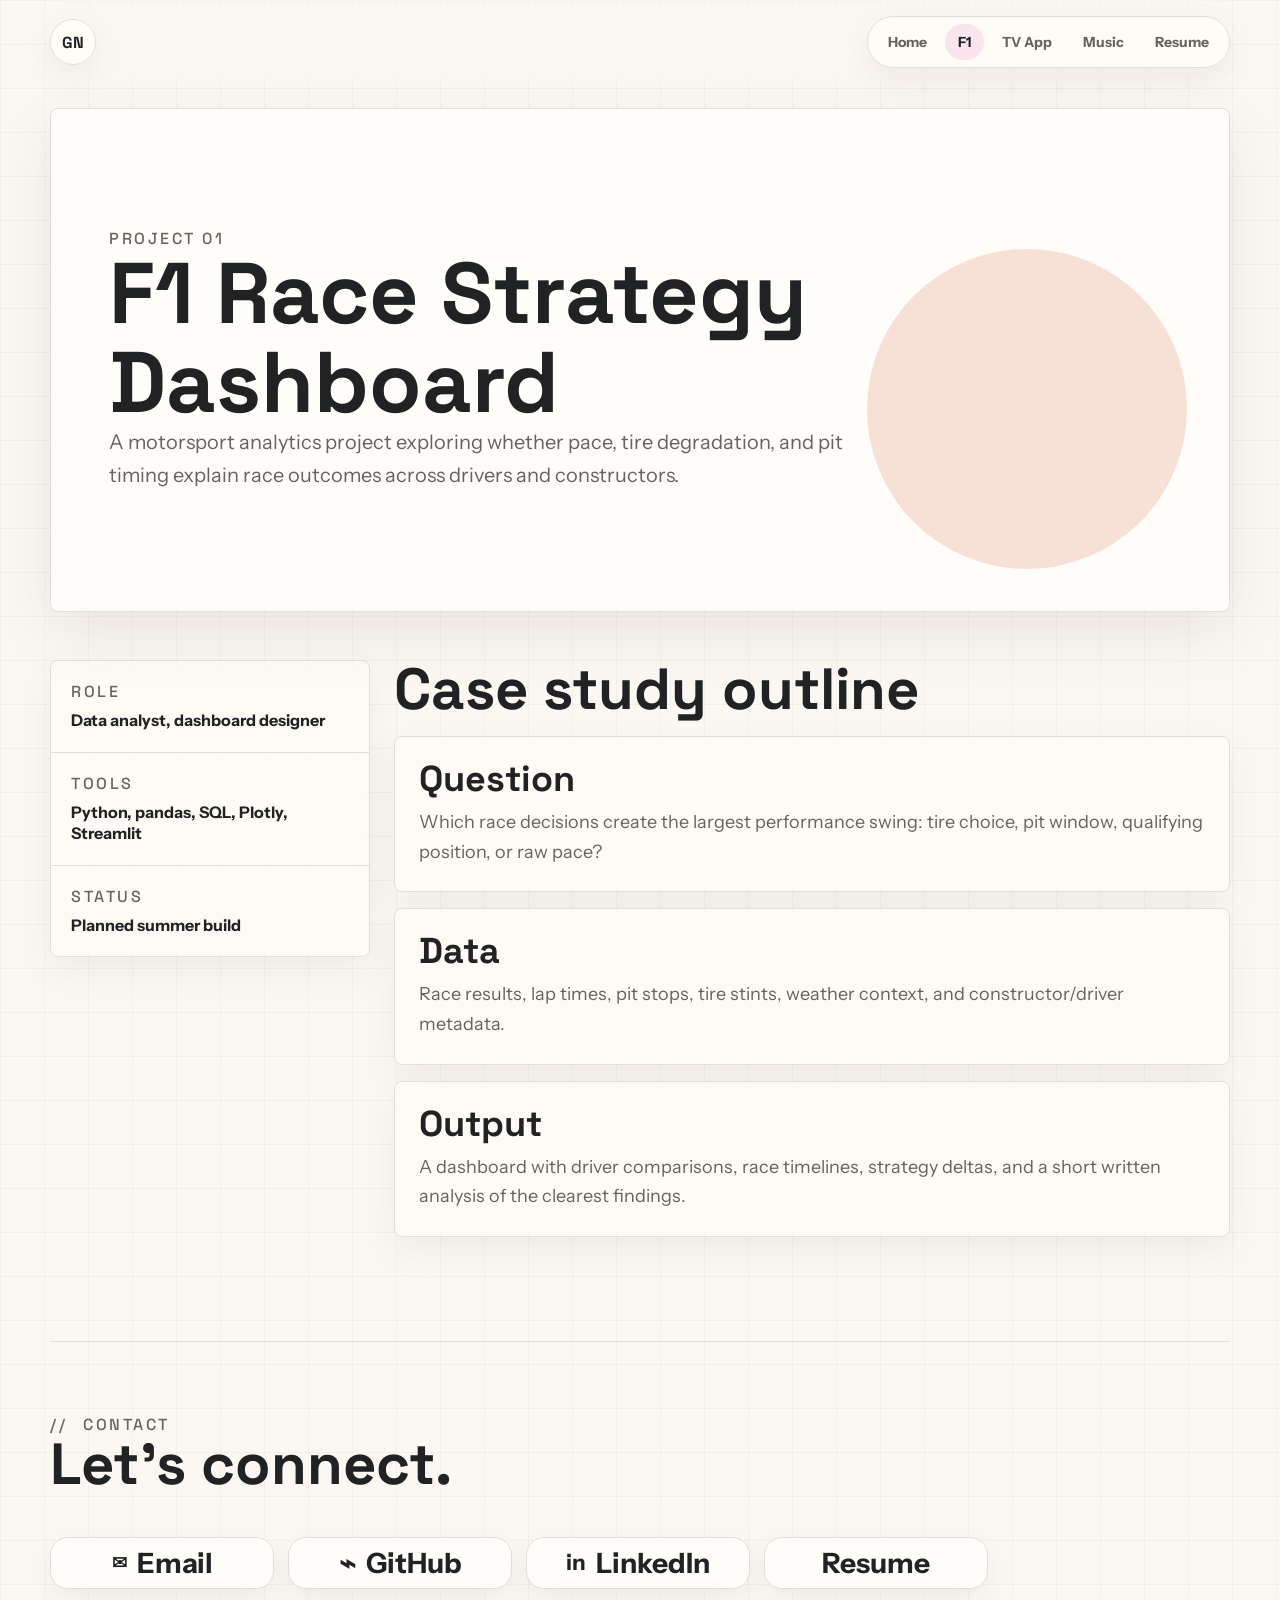
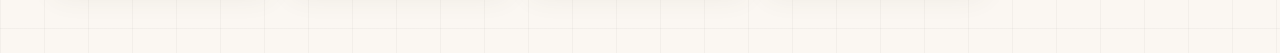
==== project-f1.html @ 15ce26e6 "Add files via upload" ====
<!DOCTYPE html>
<html lang="en">
  <head>
    <meta charset="UTF-8" />
    <meta name="viewport" content="width=device-width, initial-scale=1.0" />
    <title>F1 Race Strategy Dashboard | Gauri Nair</title>
    <meta
      name="description"
      content="Case study page for an F1 analytics dashboard focused on race strategy, pace, pit timing, and performance data."
    />
    <link rel="preconnect" href="https://fonts.googleapis.com" />
    <link rel="preconnect" href="https://fonts.gstatic.com" crossorigin />
    <link
      href="https://fonts.googleapis.com/css2?family=Instrument+Sans:wght@400;500;600;700&family=Space+Grotesk:wght@500;700&display=swap"
      rel="stylesheet"
    />
    <link rel="stylesheet" href="./styles.css" />
  </head>
  <body>
    <header class="site-header">
      <a class="brand" href="./index.html" aria-label="Gauri Nair home">GN</a>
      <nav class="nav" aria-label="Main navigation">
        <a href="./index.html">Home</a>
        <a href="./project-f1.html" aria-current="page">F1</a>
        <a href="./project-tv.html">TV App</a>
        <a href="./project-music.html">Music</a>
        <a href="./resume.html">Resume</a>
      </nav>
    </header>

    <main>
      <section class="case-hero f1-theme">
        <p class="eyebrow">Project 01</p>
        <h1>F1 Race Strategy Dashboard</h1>
        <p class="lede">
          A motorsport analytics project exploring whether pace, tire degradation, and
          pit timing explain race outcomes across drivers and constructors.
        </p>
      </section>

      <section class="case-layout">
        <aside class="case-facts">
          <div>
            <span>Role</span>
            <strong>Data analyst, dashboard designer</strong>
          </div>
          <div>
            <span>Tools</span>
            <strong>Python, pandas, SQL, Plotly, Streamlit</strong>
          </div>
          <div>
            <span>Status</span>
            <strong>Planned summer build</strong>
          </div>
        </aside>

        <div class="case-content">
          <h2>Case study outline</h2>
          <div class="case-step">
            <h3>Question</h3>
            <p>Which race decisions create the largest performance swing: tire choice, pit window, qualifying position, or raw pace?</p>
          </div>
          <div class="case-step">
            <h3>Data</h3>
            <p>Race results, lap times, pit stops, tire stints, weather context, and constructor/driver metadata.</p>
          </div>
          <div class="case-step">
            <h3>Output</h3>
            <p>A dashboard with driver comparisons, race timelines, strategy deltas, and a short written analysis of the clearest findings.</p>
          </div>
        </div>
      </section>
    </main>

    <footer class="contact-footer">
      <div>
        <p class="eyebrow">Contact</p>
        <h2>Let’s connect.</h2>
      </div>
      <div class="contact-links">
        <a href="mailto:hello@example.com">Email</a>
        <a href="https://github.com/" target="_blank" rel="noreferrer">GitHub</a>
        <a href="https://www.linkedin.com/" target="_blank" rel="noreferrer">LinkedIn</a>
        <a href="./resume.html">Resume</a>
      </div>
    </footer>

    <script src="./script.js"></script>
  </body>
</html>
---- styles.css ----
:root {
  --bg: #fbf7f2;
  --bg-soft: #f3eee8;
  --ink: #202224;
  --muted: #66635f;
  --line: #e3ded8;
  --paper: #fffdf9;
  --lavender: #ded8f5;
  --peach: #f5d7ca;
  --pink: #f4c9dc;
  --pink-soft: #fae4ee;
  --sage: #dceadf;
  --sky: #d6e8f5;
  --butter: #f4e6b8;
  --rose: #e9bfc4;
  --teal: #6ca6a0;
  --shadow: 0 22px 60px rgba(92, 78, 62, 0.1);
}

* {
  box-sizing: border-box;
}

html {
  scroll-behavior: smooth;
}

body {
  margin: 0;
  min-height: 100vh;
  font-family: "Instrument Sans", Arial, sans-serif;
  color: var(--ink);
  background:
    linear-gradient(90deg, rgba(32, 34, 36, 0.035) 1px, transparent 1px),
    linear-gradient(rgba(32, 34, 36, 0.035) 1px, transparent 1px),
    var(--bg);
  background-size: 44px 44px;
}

a {
  color: inherit;
}

.site-header {
  position: sticky;
  top: 0;
  z-index: 20;
  width: min(1180px, calc(100% - 32px));
  margin: 0 auto;
  padding: 16px 0;
  display: flex;
  align-items: center;
  justify-content: space-between;
  gap: 16px;
  backdrop-filter: blur(18px);
}

.brand {
  display: inline-flex;
  align-items: center;
  justify-content: center;
  width: 46px;
  height: 46px;
  border: 1px solid var(--line);
  border-radius: 50%;
  background: rgba(255, 253, 249, 0.9);
  color: var(--ink);
  text-decoration: none;
  font-family: "Space Grotesk", sans-serif;
  font-weight: 700;
  box-shadow: 0 12px 32px rgba(92, 78, 62, 0.08);
}

.nav {
  display: flex;
  align-items: center;
  gap: 5px;
  padding: 7px;
  border: 1px solid var(--line);
  border-radius: 999px;
  background: rgba(255, 253, 249, 0.82);
  box-shadow: 0 12px 32px rgba(92, 78, 62, 0.08);
}

.nav a {
  padding: 9px 13px;
  border-radius: 999px;
  color: var(--muted);
  text-decoration: none;
  font-size: 14px;
  font-weight: 700;
}

.nav a:hover,
.nav a[aria-current="page"] {
  background: var(--pink-soft);
  color: var(--ink);
}

main,
.contact-footer {
  width: min(1180px, calc(100% - 32px));
  margin: 0 auto;
}

main {
  padding-bottom: 56px;
}

.home-hero {
  min-height: 74vh;
  display: grid;
  grid-template-columns: minmax(0, 1.05fr) minmax(320px, 0.75fr);
  gap: 34px;
  align-items: center;
  padding: 72px 0 48px;
}

.hero-copy,
.section-heading,
.layout-copy,
.case-content,
.resume-hero {
  display: grid;
  gap: 18px;
}

.eyebrow,
.card-label,
.case-facts span,
.skill-grid span {
  margin: 0;
  color: #69655e;
  font-family: "Space Grotesk", sans-serif;
  font-size: 16px;
  font-weight: 500;
  letter-spacing: 0.16em;
  text-transform: uppercase;
}

h1,
h2,
h3 {
  margin: 0;
  font-family: "Space Grotesk", sans-serif;
  line-height: 1.03;
  letter-spacing: 0;
}

h1 {
  max-width: 860px;
  font-size: clamp(44px, 7vw, 86px);
}

h2 {
  font-size: clamp(32px, 4.6vw, 58px);
}

h3 {
  font-size: clamp(25px, 3vw, 36px);
}

.lede,
.body-copy p,
.project-card p,
.case-step p,
.resume-block p,
.case-content > p {
  margin: 0;
  color: var(--muted);
  font-size: 18px;
  line-height: 1.65;
}

.lede {
  max-width: 760px;
  font-size: 20px;
}

.hero-actions,
.contact-links {
  display: flex;
  flex-wrap: wrap;
  gap: 14px;
}

.button,
.contact-links a {
  display: inline-flex;
  align-items: center;
  justify-content: center;
  min-height: 52px;
  border: 1px solid var(--line);
  border-radius: 18px;
  color: var(--ink);
  background: var(--paper);
  text-decoration: none;
  font-size: 18px;
  font-weight: 800;
  box-shadow: 0 10px 26px rgba(92, 78, 62, 0.07);
  transition: transform 160ms ease, box-shadow 160ms ease, background-color 160ms ease;
}

.button {
  padding: 0 20px;
}

.button.primary {
  background: var(--pink);
}

.button.secondary {
  background: var(--paper);
}

.button:hover,
.contact-links a:hover,
.project-card:hover {
  transform: translateY(-2px);
  box-shadow: 0 18px 38px rgba(92, 78, 62, 0.12);
}

.hero-board {
  display: grid;
  gap: 18px;
  padding: 24px;
  border: 1px solid var(--line);
  border-radius: 8px;
  background:
    linear-gradient(145deg, rgba(244, 201, 220, 0.55), transparent 42%),
    var(--paper);
  box-shadow: var(--shadow);
}

.board-top,
.board-row {
  display: flex;
  align-items: center;
  justify-content: space-between;
  gap: 18px;
}

.board-top span,
.board-row span {
  color: var(--muted);
}

.feature-preview {
  min-height: 220px;
  display: grid;
  align-content: space-between;
  gap: 18px;
  padding: 22px;
  border-radius: 8px;
  background:
    linear-gradient(145deg, rgba(245, 215, 202, 0.72), transparent 50%),
    var(--bg-soft);
}

.preview-orbit {
  position: relative;
  width: min(100%, 280px);
  aspect-ratio: 1.8 / 1;
}

.preview-orbit span {
  position: absolute;
  border: 12px solid var(--paper);
  border-radius: 50%;
  box-shadow: 0 12px 28px rgba(92, 78, 62, 0.08);
}

.preview-orbit span:nth-child(1) {
  inset: 12% 8% 4% 0;
  border-right-color: var(--rose);
  border-bottom-color: var(--butter);
  transform: rotate(-10deg);
}

.preview-orbit span:nth-child(2) {
  width: 34px;
  height: 34px;
  right: 18%;
  top: 8%;
  border: 0;
  background: var(--sage);
}

.preview-orbit span:nth-child(3) {
  width: 22px;
  height: 22px;
  left: 18%;
  bottom: 2%;
  border: 0;
  background: var(--sky);
}

.preview-kicker {
  margin: 0 0 8px;
  color: var(--muted);
  font-weight: 800;
}

.feature-preview h2 {
  max-width: 11ch;
  font-size: clamp(30px, 3.6vw, 44px);
}

.board-row {
  min-height: 54px;
  padding: 12px 0;
  border-top: 1px solid var(--line);
}

.section {
  padding: 64px 0;
  border-top: 1px solid var(--line);
}

.split {
  display: grid;
  grid-template-columns: 0.88fr 1fr;
  gap: 34px;
  align-items: start;
}

.body-copy {
  display: grid;
  gap: 16px;
}

.project-grid {
  display: grid;
  grid-template-columns: repeat(3, minmax(0, 1fr));
  gap: 18px;
  margin-top: 28px;
}

.project-card {
  min-height: 360px;
  display: flex;
  flex-direction: column;
  justify-content: space-between;
  gap: 18px;
  padding: 24px;
  border: 1px solid var(--line);
  border-radius: 8px;
  color: var(--ink);
  text-decoration: none;
  box-shadow: var(--shadow);
  transition: transform 160ms ease, box-shadow 160ms ease;
}

.f1-card {
  background:
    linear-gradient(155deg, rgba(245, 215, 202, 0.8), transparent 45%),
    var(--paper);
}

.tv-card {
  background:
    linear-gradient(155deg, rgba(222, 216, 245, 0.85), transparent 45%),
    var(--paper);
}

.music-card {
  background:
    linear-gradient(155deg, rgba(244, 201, 220, 0.85), transparent 45%),
    var(--paper);
}

.card-link {
  font-weight: 800;
  color: #4f6865;
}

.skill-grid {
  display: grid;
  grid-template-columns: repeat(4, minmax(0, 1fr));
  gap: 14px;
  margin-top: 24px;
}

.skill-grid div,
.resume-block,
.case-facts,
.case-step {
  border: 1px solid var(--line);
  border-radius: 8px;
  background: rgba(255, 253, 249, 0.82);
  box-shadow: 0 14px 36px rgba(92, 78, 62, 0.07);
}

.skill-grid div {
  min-height: 150px;
  display: grid;
  align-content: space-between;
  gap: 18px;
  padding: 20px;
}

.skill-grid strong {
  font-size: 18px;
  line-height: 1.35;
}

.contact-footer {
  display: grid;
  gap: 42px;
  padding: 72px 0 64px;
  border-top: 1px solid var(--line);
}

.contact-footer .eyebrow::before {
  content: "//";
  margin-right: 16px;
}

.contact-links a {
  min-width: 224px;
  padding: 0 28px;
  gap: 10px;
  font-size: 28px;
}

.contact-links a[href^="mailto"]::before {
  content: "✉";
  font-size: 18px;
}

.contact-links a[href*="github"]::before {
  content: "⌁";
  font-size: 28px;
  line-height: 1;
}

.contact-links a[href*="linkedin"]::before {
  content: "in";
  font-size: 22px;
  font-weight: 900;
}

.case-hero,
.resume-hero {
  min-height: 56vh;
  display: grid;
  align-content: center;
  padding: 72px 0 42px;
}

.case-hero {
  position: relative;
  overflow: hidden;
  margin-top: 24px;
  padding: 58px;
  border: 1px solid var(--line);
  border-radius: 8px;
  background: var(--paper);
  box-shadow: var(--shadow);
}

.case-hero::after {
  content: "";
  position: absolute;
  right: 42px;
  bottom: 42px;
  width: min(34vw, 320px);
  aspect-ratio: 1;
  border-radius: 50%;
  opacity: 0.75;
}

.case-hero > * {
  position: relative;
  z-index: 1;
}

.f1-theme::after {
  background: var(--peach);
}

.tv-theme::after {
  background: var(--lavender);
}

.music-theme::after {
  background: var(--pink);
}

.case-layout {
  display: grid;
  grid-template-columns: 320px 1fr;
  gap: 24px;
  padding: 48px 0;
}

.case-facts {
  align-self: start;
  display: grid;
  gap: 0;
  overflow: hidden;
}

.case-facts div {
  display: grid;
  gap: 8px;
  padding: 20px;
  border-bottom: 1px solid var(--line);
}

.case-facts div:last-child {
  border-bottom: 0;
}

.case-facts strong {
  line-height: 1.35;
}

.case-content {
  gap: 16px;
}

.case-step {
  display: grid;
  gap: 10px;
  padding: 24px;
}

.resume-grid {
  display: grid;
  grid-template-columns: repeat(2, minmax(0, 1fr));
  gap: 18px;
  padding: 0 0 56px;
}

.resume-block {
  display: grid;
  gap: 14px;
  padding: 24px;
}

.resume-block h2 {
  font-size: 30px;
}

@media (max-width: 1020px) {
  .home-hero,
  .split,
  .case-layout {
    grid-template-columns: 1fr;
  }

  .project-grid,
  .skill-grid,
  .resume-grid {
    grid-template-columns: repeat(2, minmax(0, 1fr));
  }
}

@media (max-width: 760px) {
  .site-header {
    align-items: flex-start;
    flex-direction: column;
  }

  .nav {
    width: 100%;
    overflow-x: auto;
  }

  .nav a {
    white-space: nowrap;
  }

  .home-hero {
    min-height: auto;
    padding-top: 42px;
  }

  .project-grid,
  .skill-grid,
  .resume-grid {
    grid-template-columns: 1fr;
  }

  .contact-links a {
    width: 100%;
    min-width: 0;
    justify-content: flex-start;
    font-size: 24px;
  }

  .case-hero {
    padding: 32px 24px;
  }

  .case-hero::after {
    width: 220px;
    right: -70px;
    bottom: -70px;
  }
}
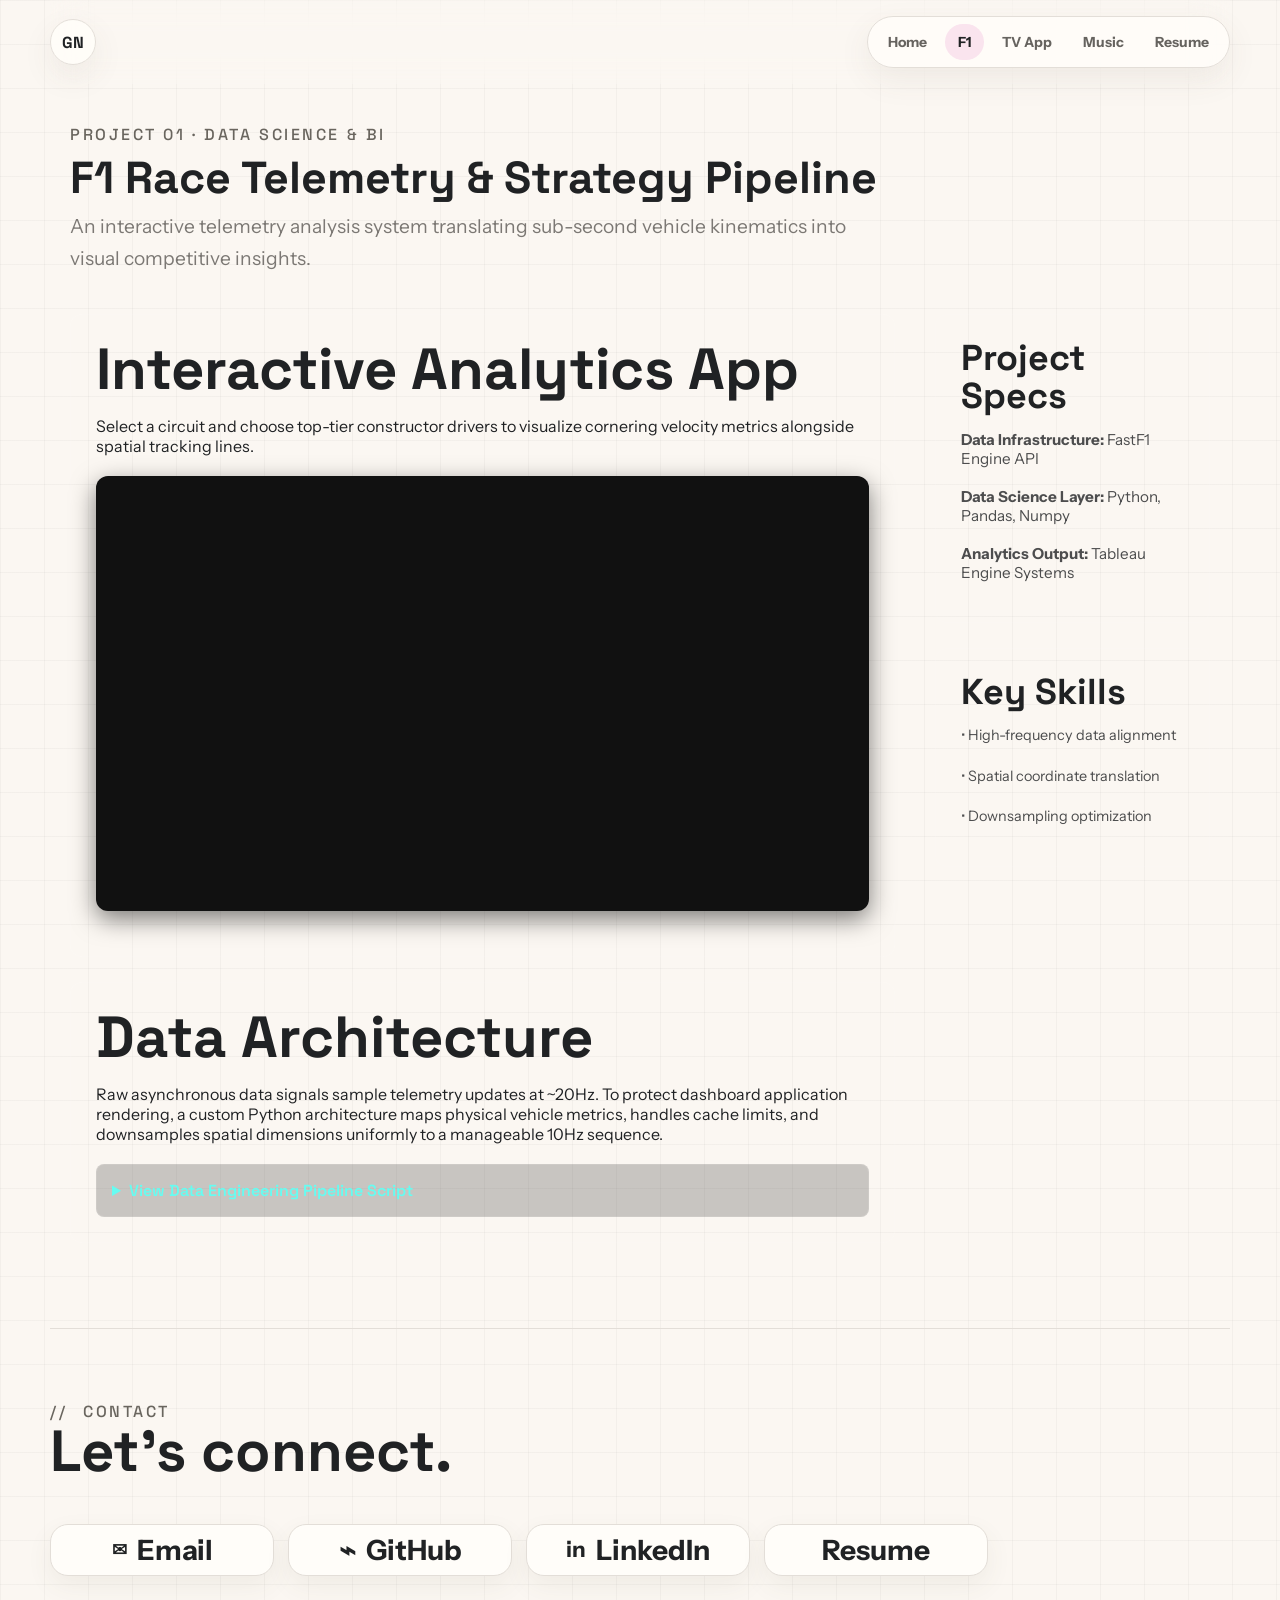
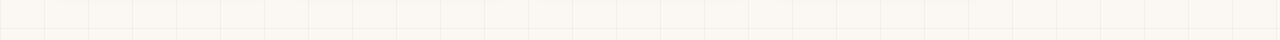
==== commit 62364154: "Update project-f1.html" ====
--- a/project-f1.html
+++ b/project-f1.html
@@ -3,11 +3,7 @@
   <head>
     <meta charset="UTF-8" />
     <meta name="viewport" content="width=device-width, initial-scale=1.0" />
-    <title>F1 Race Strategy Dashboard | Gauri Nair</title>
-    <meta
-      name="description"
-      content="Case study page for an F1 analytics dashboard focused on race strategy, pace, pit timing, and performance data."
-    />
+    <title>F1 Telemetry Dashboard | Gauri Nair</title>
     <link rel="preconnect" href="https://fonts.googleapis.com" />
     <link rel="preconnect" href="https://fonts.gstatic.com" crossorigin />
     <link
@@ -15,6 +11,76 @@
       rel="stylesheet"
     />
     <link rel="stylesheet" href="./styles.css" />
+    <style>
+      /* Page-specific overrides matching your dark theme variables */
+      .case-study-grid {
+        display: grid;
+        grid-template-columns: 3fr 1fr;
+        gap: 40px;
+        margin: 40px 0;
+      }
+      
+      @media (max-width: 900px) {
+        .case-study-grid { grid-template-columns: 1fr; }
+      }
+
+      .dashboard-wrapper {
+        position: relative;
+        width: 100%;
+        padding-bottom: 56.25%; /* 16:9 Aspect Ratio */
+        height: 0;
+        overflow: hidden;
+        border-radius: 12px;
+        background: #111;
+        margin: 20px 0;
+        box-shadow: 0 8px 24px rgba(0,0,0,0.5);
+      }
+
+      .dashboard-wrapper iframe {
+        position: absolute;
+        top: 0; left: 0; width: 100%; height: 100%;
+        border: none;
+      }
+
+      .details-card {
+        background: rgba(255, 255, 255, 0.03);
+        border: 1px solid rgba(255, 255, 255, 0.08);
+        border-radius: 12px;
+        padding: 25px;
+        margin-bottom: 25px;
+      }
+
+      .sidebar-sticky {
+        position: sticky;
+        top: 40px;
+      }
+
+      details {
+        background: rgba(0, 0, 0, 0.2);
+        border: 1px solid rgba(255, 255, 255, 0.1);
+        border-radius: 8px;
+        padding: 15px;
+        margin-top: 20px;
+      }
+
+      summary {
+        font-family: 'Space Grotesk', sans-serif;
+        color: #66fcf1; /* A sleek teal accent */
+        font-weight: 600;
+        cursor: pointer;
+      }
+
+      summary:hover { color: #fff; }
+
+      pre {
+        margin: 15px 0 0 0;
+        overflow-x: auto;
+        font-family: monospace;
+        font-size: 0.9rem;
+        color: #a9b7c6;
+        line-height: 1.5;
+      }
+    </style>
   </head>
   <body>
     <header class="site-header">
@@ -28,63 +94,112 @@
       </nav>
     </header>
 
-    <main>
-      <section class="case-hero f1-theme">
-        <p class="eyebrow">Project 01</p>
-        <h1>F1 Race Strategy Dashboard</h1>
-        <p class="lede">
-          A motorsport analytics project exploring whether pace, tire degradation, and
-          pit timing explain race outcomes across drivers and constructors.
+    <main class="container" style="max-width: 1200px; margin: 0 auto; padding: 0 20px;">
+      <section style="margin-top: 40px;">
+        <p class="eyebrow">Project 01 · Data Science & BI</p>
+        <h1 style="font-family: 'Space Grotesk', sans-serif; font-size: 2.8rem; margin: 10px 0;">
+          F1 Race Telemetry & Strategy Pipeline
+        </h1>
+        <p class="lede" style="font-size: 1.2rem; max-width: 800px; opacity: 0.85;">
+          An interactive telemetry analysis system translating sub-second vehicle kinematics into visual competitive insights.
         </p>
       </section>
 
-      <section class="case-layout">
-        <aside class="case-facts">
-          <div>
-            <span>Role</span>
-            <strong>Data analyst, dashboard designer</strong>
-          </div>
-          <div>
-            <span>Tools</span>
-            <strong>Python, pandas, SQL, Plotly, Streamlit</strong>
-          </div>
-          <div>
-            <span>Status</span>
-            <strong>Planned summer build</strong>
-          </div>
-        </aside>
-
-        <div class="case-content">
-          <h2>Case study outline</h2>
-          <div class="case-step">
-            <h3>Question</h3>
-            <p>Which race decisions create the largest performance swing: tire choice, pit window, qualifying position, or raw pace?</p>
-          </div>
-          <div class="case-step">
-            <h3>Data</h3>
-            <p>Race results, lap times, pit stops, tire stints, weather context, and constructor/driver metadata.</p>
-          </div>
-          <div class="case-step">
-            <h3>Output</h3>
-            <p>A dashboard with driver comparisons, race timelines, strategy deltas, and a short written analysis of the clearest findings.</p>
+      <div class="case-study-grid">
+        <!-- Main Content Area -->
+        <div class="main-content">
+          <div class="details-card">
+            <h2 style="font-family: 'Space Grotesk', sans-serif; margin-top:0;">Interactive Analytics App</h2>
+            <p>Select a circuit and choose top-tier constructor drivers to visualize cornering velocity metrics alongside spatial tracking lines.</p>
+            
+            <div class="dashboard-wrapper">
+              <!-- REPLACE WITH YOUR TABLEAU LINK -->
+              <iframe src="https://public.tableau.com/views/YOUR_DASHBOARD_URL?:embed=y&:showVizHome=no"></iframe>
+            </div>
+          </div>
+
+          <div class="details-card">
+            <h2 style="font-family: 'Space Grotesk', sans-serif;">Data Architecture</h2>
+            <p>
+              Raw asynchronous data signals sample telemetry updates at ~20Hz. To protect dashboard application rendering, a custom Python architecture maps physical vehicle metrics, handles cache limits, and downsamples spatial dimensions uniformly to a manageable 10Hz sequence.
+            </p>
+
+            <details>
+              <summary>View Data Engineering Pipeline Script</summary>
+              <pre><code>import os
+import pandas as pd
+import fastf1
+
+cache_dir = './f1_cache'
+os.makedirs(cache_dir, exist_ok=True)
+fastf1.Cache.enable_cache(cache_dir)
+
+def build_master_telemetry(year, races, drivers):
+    master_df = []
+    for race in races:
+        session = fastf1.get_session(year, race, 'Q')
+        session.load(telemetry=True, laps=True, weather=False)
+        
+        for driver in drivers:
+            driver_laps = session.laps.pick_drivers(driver)
+            if driver_laps.empty: continue
+            
+            fastest_lap = driver_laps.pick_fastest()
+            tel = fastest_lap.get_telemetry().add_distance()
+            tel = tel.iloc[::2].copy() # Downsample to 10Hz
+            
+            tel['Race'] = race
+            tel['Year'] = year
+            tel['Driver'] = driver
+            tel['Team'] = fastest_lap['Team']
+            
+            keep_cols = ['Year', 'Race', 'Distance', 'Speed', 'Throttle', 'Brake', 
+                         'RPM', 'nGear', 'X', 'Y', 'Driver', 'Team']
+            df_cleaned = tel[keep_cols].copy()
+            df_cleaned.rename(columns={'nGear': 'Gear'}, inplace=True)
+            master_df.append(df_cleaned)
+            
+    final_df = pd.concat(master_df, ignore_index=True)
+    final_df.to_csv(f"{year}_master_f1_telemetry.csv", index=False)
+    return final_df</code></pre>
+            </details>
           </div>
         </div>
-      </section>
+
+        <!-- Sidebar Documentation -->
+        <div class="sidebar-sticky">
+          <div class="details-card">
+            <h3 style="font-family: 'Space Grotesk', sans-serif; margin-top:0;">Project Specs</h3>
+            <p style="font-size:0.95rem; opacity:0.8;">
+              <strong>Data Infrastructure:</strong> FastF1 Engine API<br><br>
+              <strong>Data Science Layer:</strong> Python, Pandas, Numpy<br><br>
+              <strong>Analytics Output:</strong> Tableau Engine Systems
+            </p>
+          </div>
+          
+          <div class="details-card">
+            <h3 style="font-family: 'Space Grotesk', sans-serif; margin-top:0;">Key Skills</h3>
+            <p style="font-size:0.9rem; opacity:0.8; line-height: 1.4;">
+              • High-frequency data alignment<br><br>
+              • Spatial coordinate translation<br><br>
+              • Downsampling optimization
+            </p>
+          </div>
+        </div>
+      </div>
     </main>
 
-    <footer class="contact-footer">
+    <footer class="contact-footer" id="contact" style="margin-top: 60px;">
       <div>
         <p class="eyebrow">Contact</p>
         <h2>Let’s connect.</h2>
       </div>
       <div class="contact-links">
-        <a href="mailto:hello@example.com">Email</a>
-        <a href="https://github.com/" target="_blank" rel="noreferrer">GitHub</a>
-        <a href="https://www.linkedin.com/" target="_blank" rel="noreferrer">LinkedIn</a>
+        <a href="mailto:gauri.j.nair@gmail.com">Email</a>
+        <a href="https://github.com/gauri-nair" target="_blank" rel="noreferrer">GitHub</a>
+        <a href="https://www.linkedin.com/gaurinair18/" target="_blank" rel="noreferrer">LinkedIn</a>
         <a href="./resume.html">Resume</a>
       </div>
     </footer>
-
-    <script src="./script.js"></script>
   </body>
 </html>
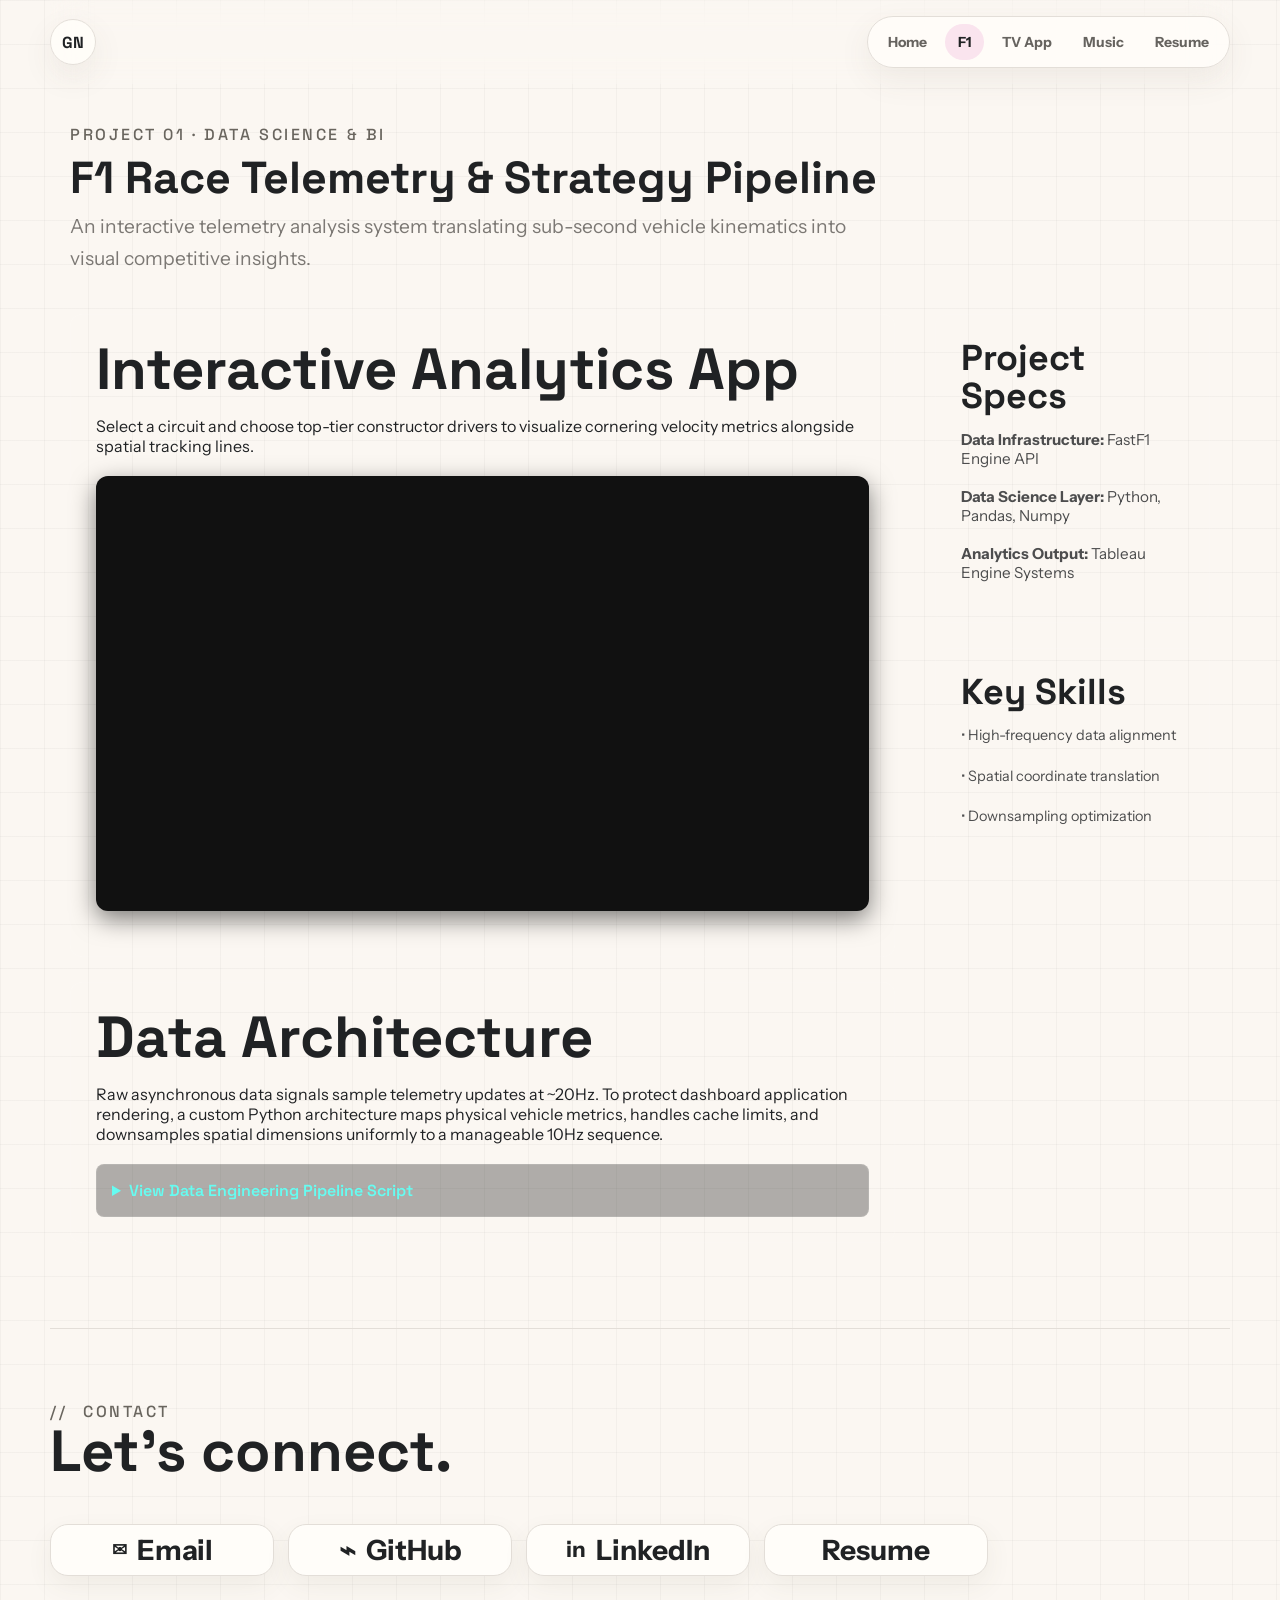
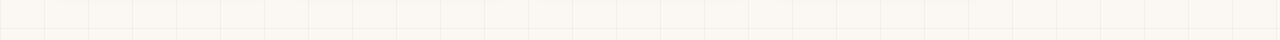
==== commit a65fa33d: "Update project-f1.html" ====
--- a/project-f1.html
+++ b/project-f1.html
@@ -56,7 +56,7 @@
       }
 
       details {
-        background: rgba(0, 0, 0, 0.2);
+        background: rgba(0, 0, 0, 0.3); 
         border: 1px solid rgba(255, 255, 255, 0.1);
         border-radius: 8px;
         padding: 15px;
@@ -65,20 +65,26 @@
 
       summary {
         font-family: 'Space Grotesk', sans-serif;
-        color: #66fcf1; /* A sleek teal accent */
+        color: #66fcf1; 
         font-weight: 600;
         cursor: pointer;
-      }
-
-      summary:hover { color: #fff; }
-
-      pre {
+        user-select: none;
+        outline: none;
+      }
+
+      summary:hover {
+        color: #ffffff; /* Bright text accent on hover */
+      }
+
+      pre, pre code {
         margin: 15px 0 0 0;
         overflow-x: auto;
         font-family: monospace;
         font-size: 0.9rem;
-        color: #a9b7c6;
+        color: #e0e6ed; 
         line-height: 1.5;
+        text-align: left;
+        display: block;
       }
     </style>
   </head>
@@ -113,8 +119,7 @@
             <p>Select a circuit and choose top-tier constructor drivers to visualize cornering velocity metrics alongside spatial tracking lines.</p>
             
             <div class="dashboard-wrapper">
-              <!-- REPLACE WITH YOUR TABLEAU LINK -->
-              <iframe src="https://public.tableau.com/views/YOUR_DASHBOARD_URL?:embed=y&:showVizHome=no"></iframe>
+              <iframe src="https://public.tableau.com/shared/N9BPQWKGM?:display_count=n&:origin=viz_share_link"></iframe>
             </div>
           </div>
 
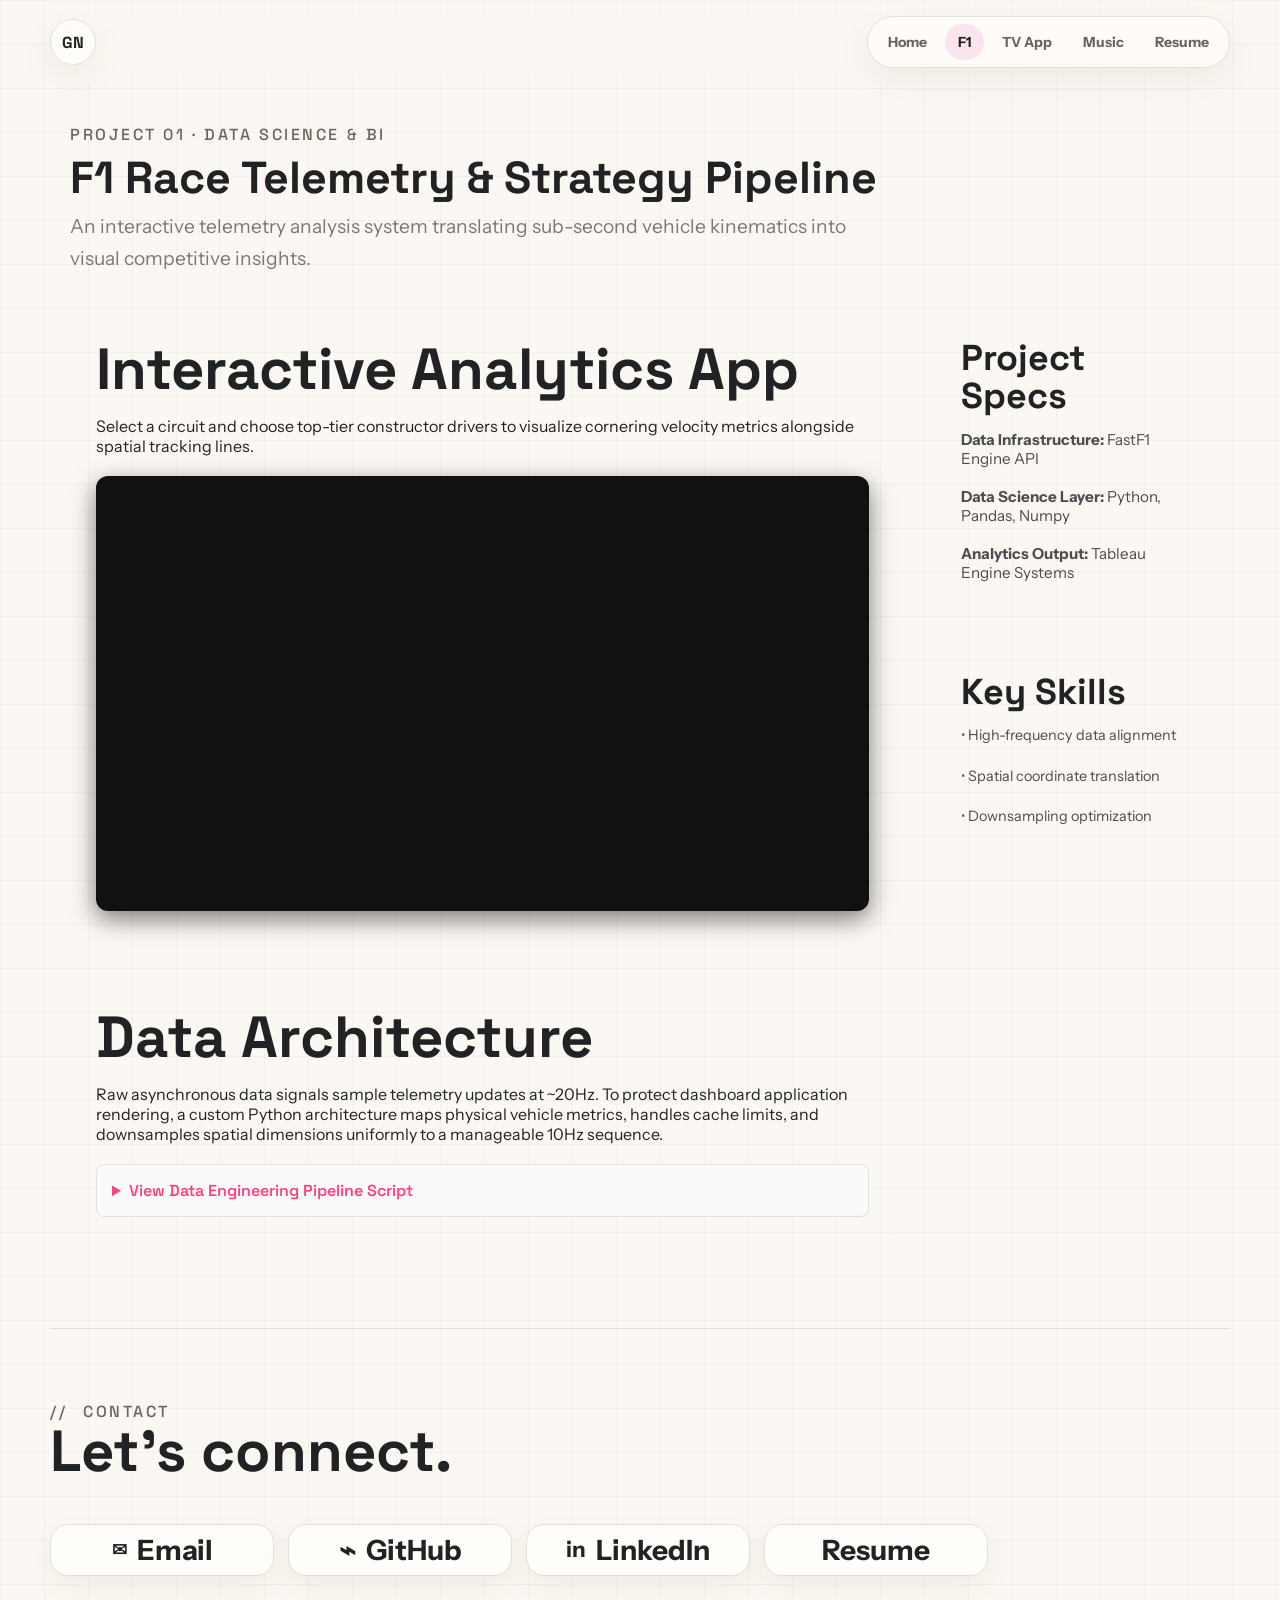
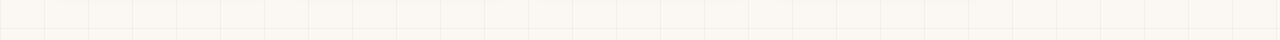
==== commit bdd77a7b: "Update project-f1.html" ====
--- a/project-f1.html
+++ b/project-f1.html
@@ -56,8 +56,8 @@
       }
 
       details {
-        background: rgba(0, 0, 0, 0.3); 
-        border: 1px solid rgba(255, 255, 255, 0.1);
+        background: #fafafa; 
+        border: 1px solid #e1e1e1;
         border-radius: 8px;
         padding: 15px;
         margin-top: 20px;
@@ -65,7 +65,7 @@
 
       summary {
         font-family: 'Space Grotesk', sans-serif;
-        color: #66fcf1; 
+        color: var(--accent, #ff4081);
         font-weight: 600;
         cursor: pointer;
         user-select: none;
@@ -73,7 +73,7 @@
       }
 
       summary:hover {
-        color: #ffffff; /* Bright text accent on hover */
+        filter: brightness(0.8); /* Darkens the pink slightly when hovered */
       }
 
       pre, pre code {
@@ -81,7 +81,7 @@
         overflow-x: auto;
         font-family: monospace;
         font-size: 0.9rem;
-        color: #e0e6ed; 
+        color: #222222; /* Crisp dark gray text for high visibility */
         line-height: 1.5;
         text-align: left;
         display: block;
